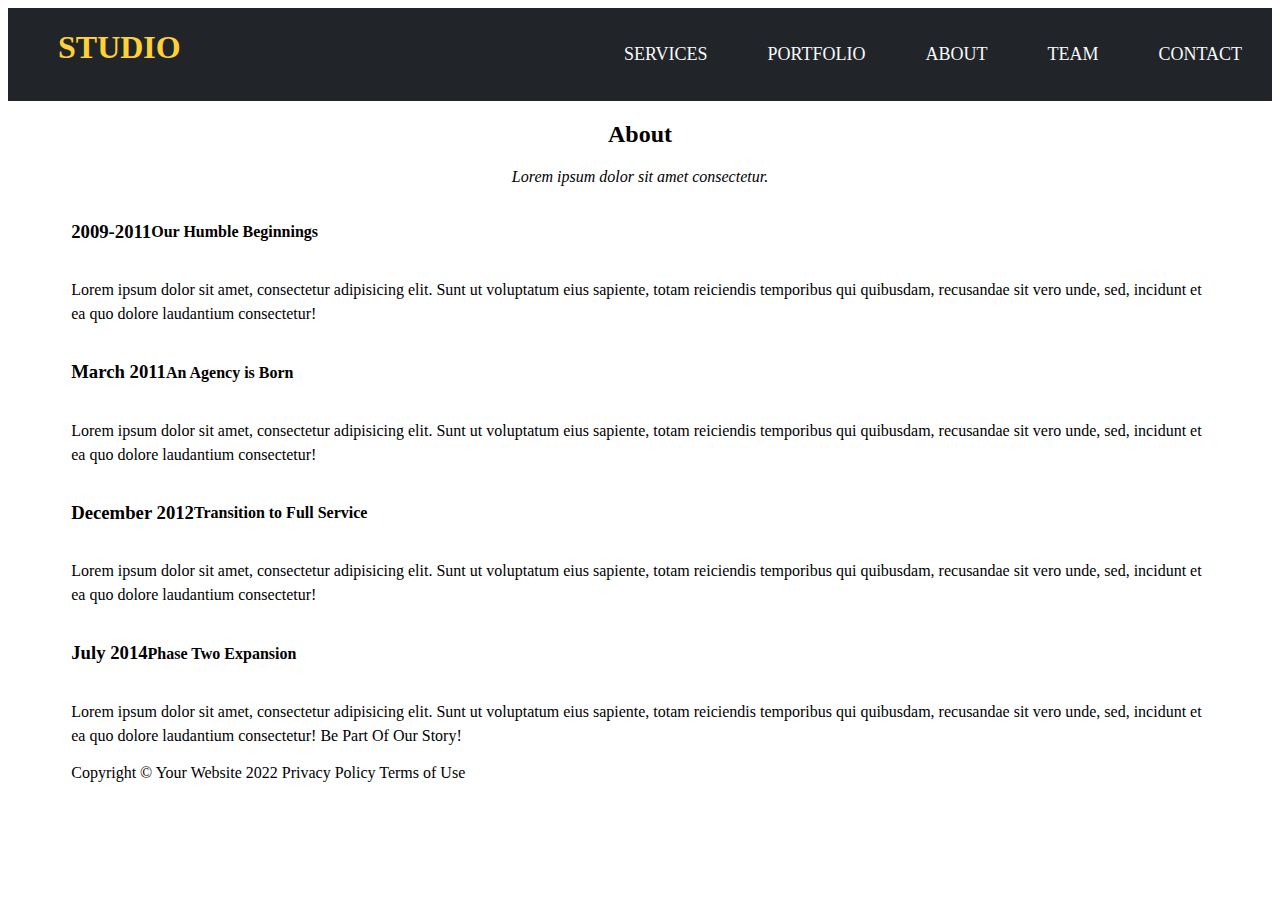
==== about.html @ 24d38eb0 "<first-setup>" ====
<!doctype html>
<html lang=en>
<head>
<meta charset="utf-8">
<title>Studio Website</title>
<link rel="stylesheet" href="css/style.css">
</head>

<body>


<header>
<h1>Studio</h1>
 <nav>
	 <ul>
		<li><a href="index.html">SERVICES</a></li>
		<li><a href="portfolio.html">PORTFOLIO</a></li>
		<li><a href="about.html">ABOUT</a></li>
		<li><a href="team.html">TEAM</a></li>
		<li><a href="contact.html">CONTACT</a></li>
	</ul>
</nav>
</header>


<body>

<h2>About</h2>
<p class=italic>Lorem ipsum dolor sit amet consectetur.</p>


	<section>
<h3>2009-2011</h3>
<h4>Our Humble Beginnings</h4>
<p>Lorem ipsum dolor sit amet, consectetur adipisicing elit. Sunt ut voluptatum eius sapiente, totam reiciendis temporibus qui quibusdam, recusandae sit vero unde, sed, incidunt et ea quo dolore laudantium consectetur!
</p>
	</section>
	<section>
<h3>March 2011</h3>
<h4>An Agency is Born</h4>
<p>Lorem ipsum dolor sit amet, consectetur adipisicing elit. Sunt ut voluptatum eius sapiente, totam reiciendis temporibus qui quibusdam, recusandae sit vero unde, sed, incidunt et ea quo dolore laudantium consectetur!
</p>
 </section>
	<section>
<h3>December 2012</h3>
<h4>Transition to Full Service</h4>
<p>Lorem ipsum dolor sit amet, consectetur adipisicing elit. Sunt ut voluptatum eius sapiente, totam reiciendis temporibus qui quibusdam, recusandae sit vero unde, sed, incidunt et ea quo dolore laudantium consectetur!</p>
	</section>
	<section>
<h3>July 2014</h3>
<h4>Phase Two Expansion</h4>
<p>Lorem ipsum dolor sit amet, consectetur adipisicing elit. Sunt ut voluptatum eius sapiente, totam reiciendis temporibus qui quibusdam, recusandae sit vero unde, sed, incidunt et ea quo dolore laudantium consectetur!
Be Part Of Our Story!</p>
 </section>


<footer>
Copyright © Your Website 2022
Privacy Policy Terms of Use
</footer>

</body>
</html>
---- css/style.css ----
@charset "utf-8";





header {
  background-color: #212529;
  display: flex;
  justify-content: space-between;
}


header h1 {
  text-transform:uppercase;
  color:#fed136;
  padding-left: 50px;
}



nav ul {
	list-style-type:none;
  display:block;
	display:flex;
  justify-content: space-between;
}

nav a {
	text-decoration:none;
  text-transform:uppercase;
	color:#f8f9fa;
	font-size:18px;
	padding-top:20px;
	padding-bottom:20px;
  display:block;
	padding-left:30px;
	padding-right:30px;
}
nav a:hover {
	background-color:#fed136;
	color:#f8f9fa;
}

main {
  min-height:768px;
  background-image:url(../images/header-bg.jpg);
  background-size:cover;
  text-align: center;
}



main h2 {
  color:white;
  font-size: 24px;
  padding-top:100px;

}
main p {
  color:white;
  font-size:36px;
}

main button {
  background-color:gold;
  border:none;
  color:white;
  padding:20px 32px;
  text-align:center;
  diplay:block;
  font-size: 16px;
}


 section {
   max-width:1296px;
   width:90%;
   margin-left: auto;
   margin-right: auto;
   display:flex;
   flex-wrap: wrap;
 }
 section div {
    flex:1;
    text-align: center;
    padding:10px;
  }


 section h2 {
   display:block;
   width:100%;
   text-align: center;
   padding-top:30px;
 }

 .italic {
   width:100%;
   font-style:italic;
   text-align: center;
 }

 section p {
   line-height: 1.5;
 }

 footer {
   max-width:1296px;
   width:90%;
   margin-left: auto;
   margin-right: auto;

   display:flex;
   flex-wrap: wrap;
   justify-content: space-between;
   align-items: center;
 }
 footer p {
   flex:1
   text-align:center;
 }

 h2 {
   text-align: center;
 }
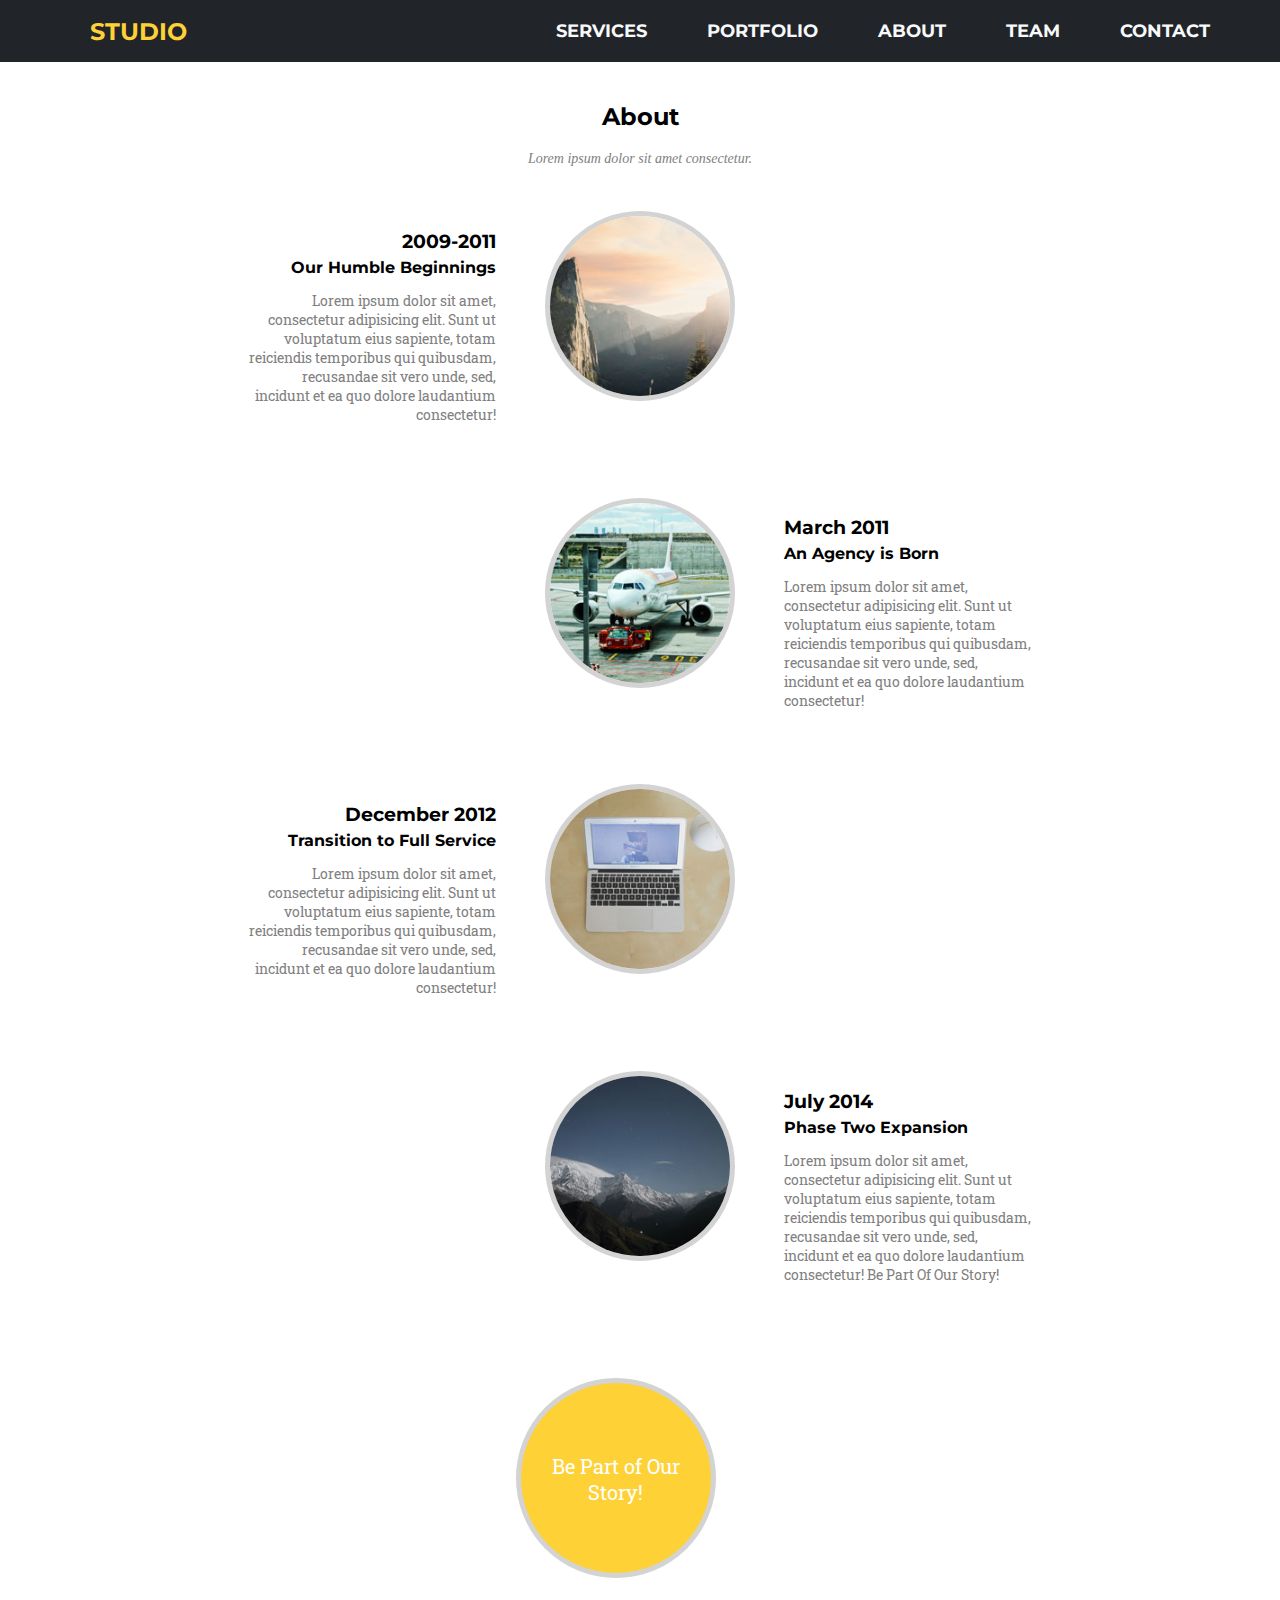
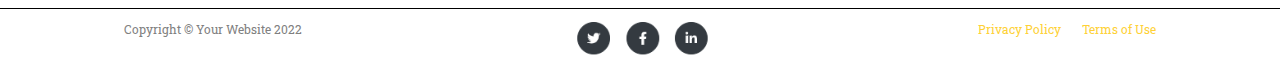
==== commit cbdedfea: "all pages setup" ====
--- a/about.html
+++ b/about.html
@@ -3,6 +3,8 @@
 <head>
 <meta charset="utf-8">
 <title>Studio Website</title>
+<link href="https://fonts.googleapis.com/css2?family=Montserrat" rel="stylesheet">
+<link href="https://fonts.googleapis.com/css2?family=Montserrat:wght@100&family=Roboto+Slab" rel="stylesheet">
 <link rel="stylesheet" href="css/style.css">
 </head>
 
@@ -23,40 +25,85 @@
 </header>
 
 
-<body>
+
+
+<div id="about">
 
 <h2>About</h2>
 <p class=italic>Lorem ipsum dolor sit amet consectetur.</p>
 
+<section class="left">
+    <div>
+        <h3>2009-2011</h3>
+        <h4>Our Humble Beginnings</h4>
+        <p>Lorem ipsum dolor sit amet, consectetur adipisicing elit. Sunt ut voluptatum eius sapiente, totam reiciendis temporibus qui quibusdam, recusandae sit vero unde, sed, incidunt et ea quo dolore laudantium consectetur!</p>
+    </div>
+    <div>
+        <img src="images/about/1.jpg" alt="2009-2011">
+    </div>
+    <div>
+    </div>
+</section>
 
-	<section>
-<h3>2009-2011</h3>
-<h4>Our Humble Beginnings</h4>
-<p>Lorem ipsum dolor sit amet, consectetur adipisicing elit. Sunt ut voluptatum eius sapiente, totam reiciendis temporibus qui quibusdam, recusandae sit vero unde, sed, incidunt et ea quo dolore laudantium consectetur!
-</p>
-	</section>
-	<section>
+<section class="right">
+  <div>
+  </div>
+  <div>
+      <img src="images/about/2.jpg" alt="March 2011">
+  </div>
+	<div>
 <h3>March 2011</h3>
 <h4>An Agency is Born</h4>
 <p>Lorem ipsum dolor sit amet, consectetur adipisicing elit. Sunt ut voluptatum eius sapiente, totam reiciendis temporibus qui quibusdam, recusandae sit vero unde, sed, incidunt et ea quo dolore laudantium consectetur!
 </p>
- </section>
-	<section>
+ </div>
+</section>
+
+<section class="left">
+	<div>
 <h3>December 2012</h3>
 <h4>Transition to Full Service</h4>
 <p>Lorem ipsum dolor sit amet, consectetur adipisicing elit. Sunt ut voluptatum eius sapiente, totam reiciendis temporibus qui quibusdam, recusandae sit vero unde, sed, incidunt et ea quo dolore laudantium consectetur!</p>
-	</section>
-	<section>
+	</div>
+  <div>
+      <img src="images/about/3.jpg" alt="December 2012">
+  </div>
+  <div>
+  </div>
+</section>
+<section class="right">
+  <div>
+  </div>
+  <div>
+       <img src="images/about/4.jpg" alt="July 2014">
+  </div>
+	<div>
 <h3>July 2014</h3>
 <h4>Phase Two Expansion</h4>
 <p>Lorem ipsum dolor sit amet, consectetur adipisicing elit. Sunt ut voluptatum eius sapiente, totam reiciendis temporibus qui quibusdam, recusandae sit vero unde, sed, incidunt et ea quo dolore laudantium consectetur!
 Be Part Of Our Story!</p>
- </section>
+ </div>
+</section>
+<section>
+<div></div>
+<div>
+<div class="circle">
+
+<p>Be Part of Our Story!</p>
+</div>
+</div>
+<div></div>
 
 
+
+</section>
+
+</div>
+
 <footer>
-Copyright © Your Website 2022
-Privacy Policy Terms of Use
+<div><p>Copyright © Your Website 2022</p></div>
+<div><img src="images/social-icons.png" alt="social" style="width:150px;"></div>
+<div><p id="terms">Privacy Policy  &nbsp; &nbsp; &nbsp; Terms of Use</p></div>
 </footer>
 
 </body>
--- a/css/style.css
+++ b/css/style.css
@@ -1,29 +1,57 @@
 @charset "utf-8";
 
-
-
-
+body {
+  margin:0;
+}
+
+/*font*/
+h1,h2,h3,h4,nav {
+  font-family: 'Montserrat', sans-serif;
+  font-weight: bold;
+  text-align: center;
+}
+
+h1 {
+  text-transform:uppercase;
+  color:#fed136;
+  font-size:24px;
+  vertical-align: middle;
+  padding-left: 50px;
+  font-weight:bolder;
+}
+
+h2 {
+  padding-top: 20px;
+}
+
+p {
+  font-family: 'Roboto Slab', serif;
+  color:grey;
+  font-size: 14px;
+  text-align: center;
+}
+
+
+
+/*header*/
 
 header {
   background-color: #212529;
   display: flex;
   justify-content: space-between;
-}
-
-
-header h1 {
-  text-transform:uppercase;
-  color:#fed136;
-  padding-left: 50px;
-}
-
-
+  min-height:;
+  margin-bottom: ;
+  padding-left: 40px;
+  padding-right: 40px;
+  align-items: center;
+}
 
 nav ul {
 	list-style-type:none;
   display:block;
 	display:flex;
   justify-content: space-between;
+  margin:0;
 }
 
 nav a {
@@ -36,91 +64,217 @@
   display:block;
 	padding-left:30px;
 	padding-right:30px;
+
 }
 nav a:hover {
 	background-color:#fed136;
 	color:#f8f9fa;
 }
 
-main {
+/*services*/
+
+#home {
   min-height:768px;
   background-image:url(../images/header-bg.jpg);
   background-size:cover;
   text-align: center;
 }
 
-
-
-main h2 {
-  color:white;
-  font-size: 24px;
-  padding-top:100px;
-
-}
-main p {
+#home h2 {
+  color:white;
+  font-size: 48px;
+  font-weight:bolder;
+  font-family
+}
+
+#home p {
   color:white;
   font-size:36px;
-}
-
-main button {
+  padding-top: 150px;
+}
+
+
+/*common*/
+button {
   background-color:gold;
   border:none;
   color:white;
   padding:20px 32px;
   text-align:center;
-  diplay:block;
   font-size: 16px;
+  border-radius: 5px;
+  margin:20px;
 }
 
 
  section {
    max-width:1296px;
    width:90%;
-   margin-left: auto;
-   margin-right: auto;
+   margin: 10px auto 20px auto;
    display:flex;
    flex-wrap: wrap;
+
  }
  section div {
     flex:1;
     text-align: center;
-    padding:10px;
+    margin-top: 20px;
+    padding:20px;
   }
-
 
  section h2 {
    display:block;
    width:100%;
    text-align: center;
-   padding-top:30px;
- }
+ }
+
+  section p {
+    text-align: center;
+  }
 
  .italic {
    width:100%;
    font-style:italic;
+   font-family: serif;
    text-align: center;
  }
 
- section p {
-   line-height: 1.5;
- }
-
+
+
+/*about*/
+#about {
+  width:70%;
+  margin-left: auto;
+  margin-right: auto;
+}
+#about div {
+  padding:10px;
+}
+
+#about img {
+  width:180px;
+  border-radius:50%;
+  border-style: solid;
+  border-color: lightgrey;
+  border-width: thick;
+}
+
+.left h3 {
+  text-align: right;
+  margin-bottom: 5px;
+}
+
+.left h4 {
+  text-align: right;
+  margin-top: 0;
+  margin-bottom: 5px;
+}
+
+.left p {
+  text-align: right;
+}
+
+.right h3 {
+  text-align: left;
+  margin-bottom: 5px;
+}
+.right h4 {
+  text-align: left;
+  margin-top: 0;
+  margin-bottom: 5px;
+}
+
+.right p {
+  text-align: left;
+}
+.circle {
+  background-color: #fed136;
+  width: 170px;
+  height: 170px;
+  border-radius:50%;
+  border-style: solid;
+  border-color: lightgrey;
+  border-width: thick;
+}
+
+.circle p {
+  color:white;
+  font-size: 20px;
+  padding-top: 40px;
+
+}
+
+
+
+/*team*/
+.profile {
+  border-radius:50%;
+  border-style: solid;
+  border-color: lightgrey;
+  border-width: thick;
+}
+
+/*contct*/
+#contact {
+  background-color: #212529;
+  background-image:url(../images/map-image.png);
+  background-size:cover;
+  text-align: center;
+  padding-bottom: 50px;
+  margin-bottom: 0;
+}
+#contact h2 {
+  color: white;
+  font-size: 32px;
+  margin-bottom: 0;
+}
+
+#contact section {
+  width:1000px;
+  margin: 20px auto 20px auto;
+  display=flex;
+  flex-wrap: wrap;
+}
+
+form {
+  flex:1;
+}
+
+
+.info {
+  width:450px;
+  height:50px;
+  margin:10px;
+  border-radius: 5px;
+
+}
+
+.message {
+  width:450px;
+  height:200px;
+  margin: 10px;
+    border-radius: 5px;
+}
+
+
+
+/*footer*/
  footer {
+   border-top-style: solid;
+   border-width: thin;
    max-width:1296px;
-   width:90%;
-   margin-left: auto;
-   margin-right: auto;
-
    display:flex;
    flex-wrap: wrap;
-   justify-content: space-between;
-   align-items: center;
- }
- footer p {
+   text-align: center;
+
+ }
+
+footer div {
    flex:1
-   text-align:center;
- }
-
- h2 {
-   text-align: center;
- }
+}
+footer p {
+  font-size: 12px;
+}
+ #terms {
+   color:#fed136;
+ }
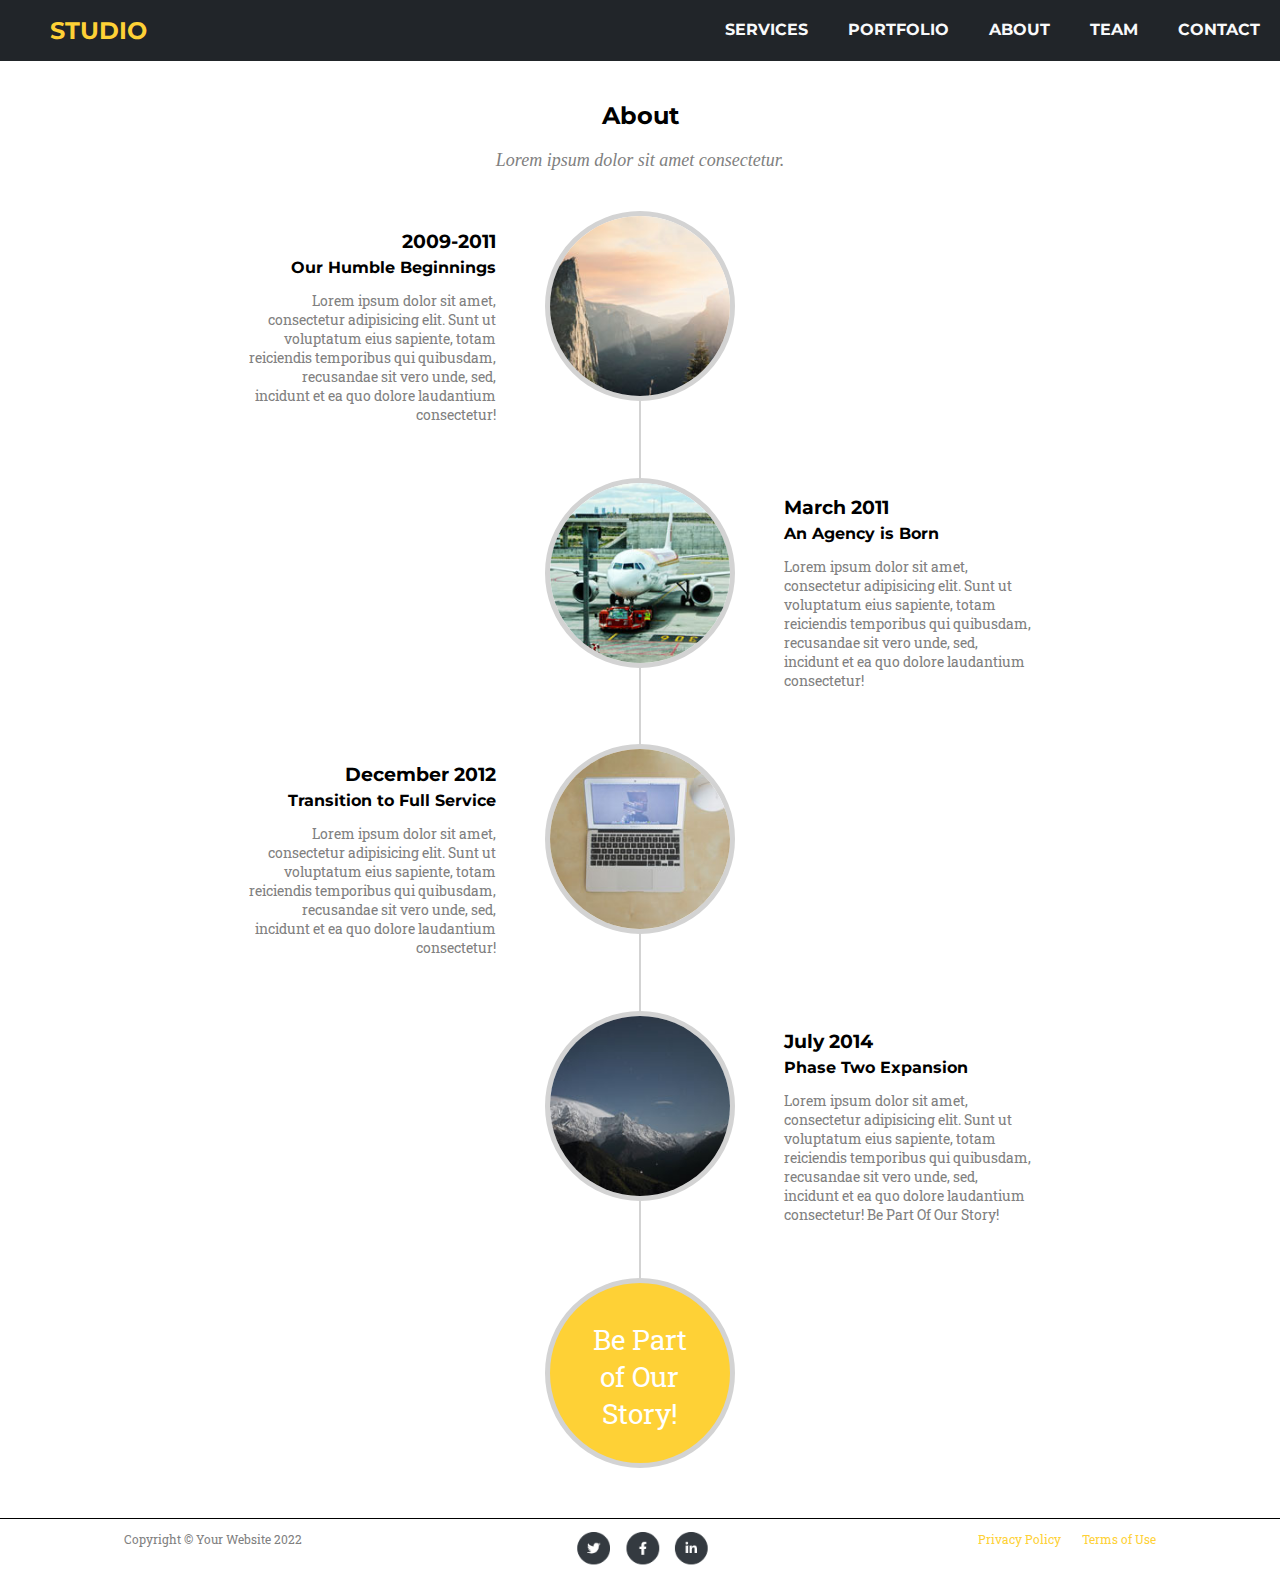
==== commit 6a62efdc: "almost done" ====
--- a/about.html
+++ b/about.html
@@ -2,7 +2,7 @@
 <html lang=en>
 <head>
 <meta charset="utf-8">
-<title>Studio Website</title>
+<title>About</title>
 <link href="https://fonts.googleapis.com/css2?family=Montserrat" rel="stylesheet">
 <link href="https://fonts.googleapis.com/css2?family=Montserrat:wght@100&family=Roboto+Slab" rel="stylesheet">
 <link rel="stylesheet" href="css/style.css">
@@ -27,10 +27,13 @@
 
 
 
-<div id="about">
 
 <h2>About</h2>
 <p class=italic>Lorem ipsum dolor sit amet consectetur.</p>
+
+<div id="about">
+
+
 
 <section class="left">
     <div>
@@ -84,12 +87,13 @@
 Be Part Of Our Story!</p>
  </div>
 </section>
+
 <section>
 <div></div>
-<div>
-<div class="circle">
+<div style="padding-bottom: 0;">
+<div id="circle">
 
-<p>Be Part of Our Story!</p>
+<p>Be Part <br>of Our <br>Story!</p>
 </div>
 </div>
 <div></div>
--- a/css/style.css
+++ b/css/style.css
@@ -38,32 +38,29 @@
 header {
   background-color: #212529;
   display: flex;
-  justify-content: space-between;
-  min-height:;
-  margin-bottom: ;
-  padding-left: 40px;
-  padding-right: 40px;
-  align-items: center;
-}
-
-nav ul {
+  justify-content:space-between;
+  padding: 5 20px;
+  position:sticky;
+  top:0;
+}
+
+header nav ul {
 	list-style-type:none;
-  display:block;
 	display:flex;
   justify-content: space-between;
   margin:0;
 }
 
-nav a {
+header nav a {
 	text-decoration:none;
   text-transform:uppercase;
 	color:#f8f9fa;
-	font-size:18px;
+	font-size:16px;
 	padding-top:20px;
 	padding-bottom:20px;
   display:block;
-	padding-left:30px;
-	padding-right:30px;
+	padding-left:20px;
+	padding-right:20px;
 
 }
 nav a:hover {
@@ -71,7 +68,7 @@
 	color:#f8f9fa;
 }
 
-/*services*/
+/*services (index)*/
 
 #home {
   min-height:768px;
@@ -91,6 +88,11 @@
   color:white;
   font-size:36px;
   padding-top: 150px;
+}
+
+.expand {
+  font-size: 20px;
+  padding: 24px 36px;
 }
 
 
@@ -108,10 +110,11 @@
 
 
  section {
-   max-width:1296px;
+
    width:90%;
    margin: 10px auto 20px auto;
    display:flex;
+   justify-content: space-between;
    flex-wrap: wrap;
 
  }
@@ -128,15 +131,13 @@
    text-align: center;
  }
 
-  section p {
-    text-align: center;
-  }
 
  .italic {
    width:100%;
    font-style:italic;
    font-family: serif;
    text-align: center;
+   font-size: 18px;
  }
 
 
@@ -144,11 +145,16 @@
 /*about*/
 #about {
   width:70%;
-  margin-left: auto;
-  margin-right: auto;
+  margin: 40px auto 20px auto;
+  background-image: linear-gradient(#D3D3D3, #D3D3D3);
+  background-size: 2px 100%;
+  background-repeat: no-repeat;
+  background-position: center;
 }
 #about div {
-  padding:10px;
+  padding:0px 10px 20px 10px;
+  margin-top: 0;
+  margin-bottom: 0;
 }
 
 #about img {
@@ -187,20 +193,22 @@
 .right p {
   text-align: left;
 }
-.circle {
+#circle {
   background-color: #fed136;
-  width: 170px;
-  height: 170px;
+  width: 160px;
+  height: 160px;
   border-radius:50%;
   border-style: solid;
   border-color: lightgrey;
   border-width: thick;
-}
-
-.circle p {
+  margin-left: auto;
+  margin-right:auto;
+}
+
+#circle p {
   color:white;
-  font-size: 20px;
-  padding-top: 40px;
+  font-size: 28px;
+  padding-top: 10px;
 
 }
 
@@ -213,6 +221,8 @@
   border-color: lightgrey;
   border-width: thick;
 }
+
+
 
 /*contct*/
 #contact {
@@ -262,10 +272,10 @@
  footer {
    border-top-style: solid;
    border-width: thin;
-   max-width:1296px;
    display:flex;
    flex-wrap: wrap;
    text-align: center;
+   margin-top:50px;
 
  }
 
@@ -278,3 +288,18 @@
  #terms {
    color:#fed136;
  }
+
+ @media screen and (max-width:640px){
+
+   header {
+     flex-direction: column;
+     position:static;
+   }
+   section {
+     flex-direction:column;
+   }
+   #about {
+     width:100%;
+     background-image: none;
+}
+}
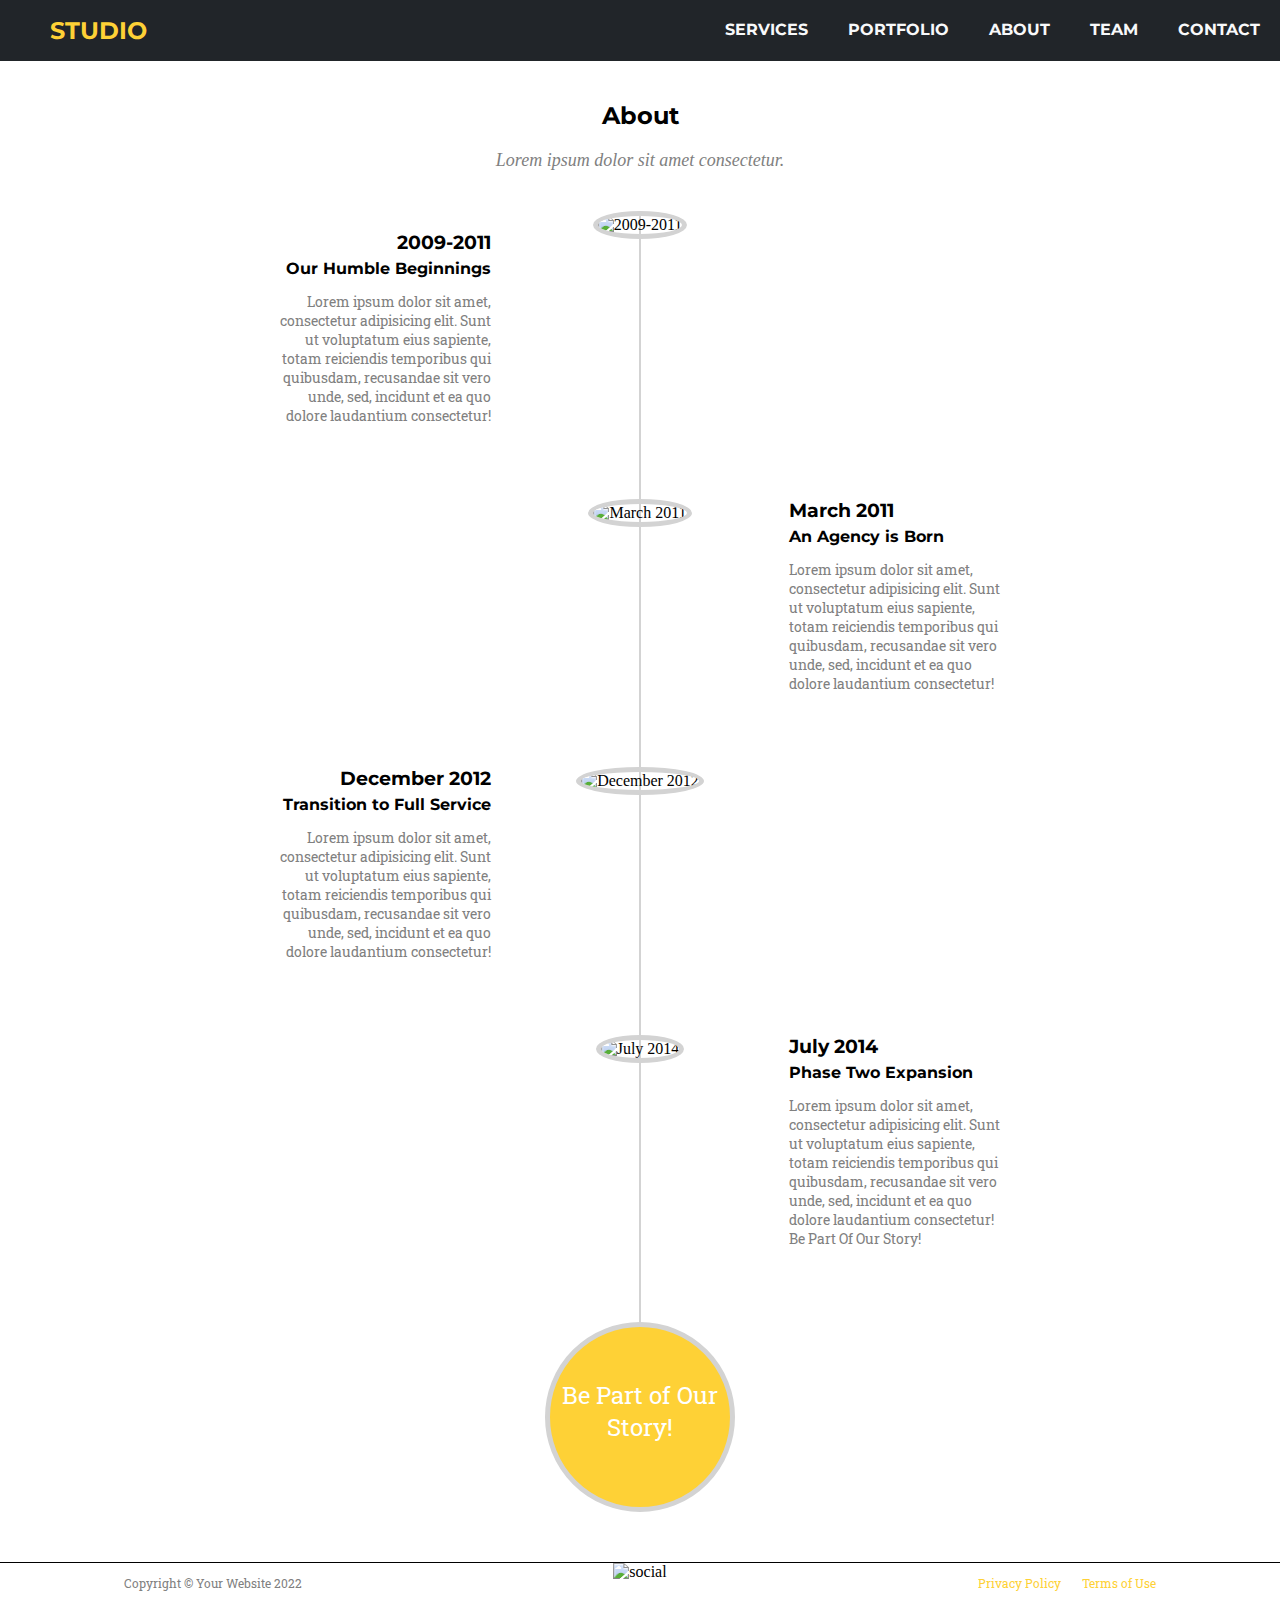
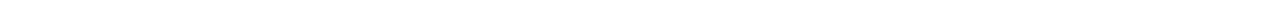
==== commit 3705fe46: "width fixed" ====
--- a/about.html
+++ b/about.html
@@ -6,6 +6,8 @@
 <link href="https://fonts.googleapis.com/css2?family=Montserrat" rel="stylesheet">
 <link href="https://fonts.googleapis.com/css2?family=Montserrat:wght@100&family=Roboto+Slab" rel="stylesheet">
 <link rel="stylesheet" href="css/style.css">
+
+
 </head>
 
 <body>
@@ -13,15 +15,15 @@
 
 <header>
 <h1>Studio</h1>
- <nav>
-	 <ul>
-		<li><a href="index.html">SERVICES</a></li>
-		<li><a href="portfolio.html">PORTFOLIO</a></li>
-		<li><a href="about.html">ABOUT</a></li>
-		<li><a href="team.html">TEAM</a></li>
-		<li><a href="contact.html">CONTACT</a></li>
-	</ul>
-</nav>
+     <nav>
+        	 <ul>
+            		<li><a href="index.html">SERVICES</a></li>
+            		<li><a href="portfolio.html">PORTFOLIO</a></li>
+            		<li><a href="about.html">ABOUT</a></li>
+            		<li><a href="team.html">TEAM</a></li>
+            		<li><a href="contact.html">CONTACT</a></li>
+        	</ul>
+    </nav>
 </header>
 
 
@@ -33,80 +35,75 @@
 
 <div id="about">
 
+    <section class="left">
+        <div>
+            <h3>2009-2011</h3>
+            <h4>Our Humble Beginnings</h4>
+            <p>Lorem ipsum dolor sit amet, consectetur adipisicing elit. Sunt ut voluptatum eius sapiente, totam reiciendis temporibus qui quibusdam, recusandae sit vero unde, sed, incidunt et ea quo dolore laudantium consectetur!</p>
+        </div>
+        <div style="padding-top:0">
+            <img src="https://fit-front-end-course.s3.amazonaws.com/images-hs/studio-website/about-1.jpg" alt="2009-2011">
+        </div>
+        <div>
+        </div>
+    </section>
 
+    <section class="right">
+      <div>
+      </div>
+      <div>
+          <img src="https://fit-front-end-course.s3.amazonaws.com/images-hs/studio-website/about-2.jpg" alt="March 2011">
+      </div>
+    	<div>
+          <h3>March 2011</h3>
+          <h4>An Agency is Born</h4>
+          <p>Lorem ipsum dolor sit amet, consectetur adipisicing elit. Sunt ut voluptatum eius sapiente, totam reiciendis temporibus qui quibusdam, recusandae sit vero unde, sed, incidunt et ea quo dolore laudantium consectetur!</p>
+      </div>
+    </section>
 
-<section class="left">
-    <div>
-        <h3>2009-2011</h3>
-        <h4>Our Humble Beginnings</h4>
-        <p>Lorem ipsum dolor sit amet, consectetur adipisicing elit. Sunt ut voluptatum eius sapiente, totam reiciendis temporibus qui quibusdam, recusandae sit vero unde, sed, incidunt et ea quo dolore laudantium consectetur!</p>
+    <section class="left">
+    	<div>
+          <h3>December 2012</h3>
+          <h4>Transition to Full Service</h4>
+          <p>Lorem ipsum dolor sit amet, consectetur adipisicing elit. Sunt ut voluptatum eius sapiente, totam reiciendis temporibus qui quibusdam, recusandae sit vero unde, sed, incidunt et ea quo dolore laudantium consectetur!</p>
+    	</div>
+      <div>
+          <img src="https://fit-front-end-course.s3.amazonaws.com/images-hs/studio-website/about-3.jpg" alt="December 2012">
+      </div>
+      <div>
+      </div>
+    </section>
+
+    <section class="right">
+      <div>
+      </div>
+      <div>
+          <img src="https://fit-front-end-course.s3.amazonaws.com/images-hs/studio-website/about-4.jpg" alt="July 2014">
+      </div>
+    	<div>
+          <h3>July 2014</h3>
+          <h4>Phase Two Expansion</h4>
+          <p>Lorem ipsum dolor sit amet, consectetur adipisicing elit. Sunt ut voluptatum eius sapiente, totam reiciendis temporibus qui quibusdam, recusandae sit vero unde, sed, incidunt et ea quo dolore laudantium consectetur!
+          Be Part Of Our Story!</p>
+     </div>
+    </section>
+
+    <section>
+    <div></div>
+    <div style="padding-bottom: 0;">
+        <span id="circle">
+            <p>Be Part of Our Story!</p>
+        </span>
     </div>
-    <div>
-        <img src="images/about/1.jpg" alt="2009-2011">
-    </div>
-    <div>
-    </div>
-</section>
+    <div></div>
 
-<section class="right">
-  <div>
-  </div>
-  <div>
-      <img src="images/about/2.jpg" alt="March 2011">
-  </div>
-	<div>
-<h3>March 2011</h3>
-<h4>An Agency is Born</h4>
-<p>Lorem ipsum dolor sit amet, consectetur adipisicing elit. Sunt ut voluptatum eius sapiente, totam reiciendis temporibus qui quibusdam, recusandae sit vero unde, sed, incidunt et ea quo dolore laudantium consectetur!
-</p>
- </div>
-</section>
-
-<section class="left">
-	<div>
-<h3>December 2012</h3>
-<h4>Transition to Full Service</h4>
-<p>Lorem ipsum dolor sit amet, consectetur adipisicing elit. Sunt ut voluptatum eius sapiente, totam reiciendis temporibus qui quibusdam, recusandae sit vero unde, sed, incidunt et ea quo dolore laudantium consectetur!</p>
-	</div>
-  <div>
-      <img src="images/about/3.jpg" alt="December 2012">
-  </div>
-  <div>
-  </div>
-</section>
-<section class="right">
-  <div>
-  </div>
-  <div>
-       <img src="images/about/4.jpg" alt="July 2014">
-  </div>
-	<div>
-<h3>July 2014</h3>
-<h4>Phase Two Expansion</h4>
-<p>Lorem ipsum dolor sit amet, consectetur adipisicing elit. Sunt ut voluptatum eius sapiente, totam reiciendis temporibus qui quibusdam, recusandae sit vero unde, sed, incidunt et ea quo dolore laudantium consectetur!
-Be Part Of Our Story!</p>
- </div>
-</section>
-
-<section>
-<div></div>
-<div style="padding-bottom: 0;">
-<div id="circle">
-
-<p>Be Part <br>of Our <br>Story!</p>
-</div>
-</div>
-<div></div>
-
-
-
-</section>
+    </section>
 
 </div>
 
 <footer>
 <div><p>Copyright © Your Website 2022</p></div>
-<div><img src="images/social-icons.png" alt="social" style="width:150px;"></div>
+<div><img src="https://fit-front-end-course.s3.amazonaws.com/images-hs/studio-website/social-icons.png" alt="social" style="width:150px;"></div>
 <div><p id="terms">Privacy Policy  &nbsp; &nbsp; &nbsp; Terms of Use</p></div>
 </footer>
 
--- a/css/style.css
+++ b/css/style.css
@@ -72,7 +72,7 @@
 
 #home {
   min-height:768px;
-  background-image:url(../images/header-bg.jpg);
+  background-image:url("https://fit-front-end-course.s3.amazonaws.com/images-hs/studio-website/header-bg.jpg");
   background-size:cover;
   text-align: center;
 }
@@ -90,14 +90,13 @@
   padding-top: 150px;
 }
 
-.expand {
-  font-size: 20px;
-  padding: 24px 36px;
-}
+
 
 
 /*common*/
-button {
+
+
+.button {
   background-color:gold;
   border:none;
   color:white;
@@ -106,6 +105,7 @@
   font-size: 16px;
   border-radius: 5px;
   margin:20px;
+  cursor: pointer;
 }
 
 
@@ -114,7 +114,7 @@
    width:90%;
    margin: 10px auto 20px auto;
    display:flex;
-   justify-content: space-between;
+   justify-content: center;
    flex-wrap: wrap;
 
  }
@@ -142,19 +142,21 @@
 
 
 
+
 /*about*/
 #about {
-  width:70%;
-  margin: 40px auto 20px auto;
+  width:860px;
+  margin: 40px auto 40px auto;
   background-image: linear-gradient(#D3D3D3, #D3D3D3);
   background-size: 2px 100%;
   background-repeat: no-repeat;
-  background-position: center;
+  background-position: center center;
 }
 #about div {
-  padding:0px 10px 20px 10px;
-  margin-top: 0;
-  margin-bottom: 0;
+  padding:20px;
+  margin: 0px auto 0px auto;
+  align-items: center;
+
 }
 
 #about img {
@@ -167,6 +169,7 @@
 
 .left h3 {
   text-align: right;
+  margin-top: 0px;
   margin-bottom: 5px;
 }
 
@@ -182,6 +185,7 @@
 
 .right h3 {
   text-align: left;
+  margin-top: 0px;
   margin-bottom: 5px;
 }
 .right h4 {
@@ -194,22 +198,24 @@
   text-align: left;
 }
 #circle {
+  display:block;
   background-color: #fed136;
-  width: 160px;
-  height: 160px;
+  width: 180px;
+  height: 180px;
   border-radius:50%;
   border-style: solid;
   border-color: lightgrey;
   border-width: thick;
   margin-left: auto;
-  margin-right:auto;
+  margin-right: auto;
+
 }
 
 #circle p {
   color:white;
-  font-size: 28px;
-  padding-top: 10px;
-
+  font-size: 24px;
+  text-align: center;
+  padding-top:28px;
 }
 
 
@@ -227,10 +233,9 @@
 /*contct*/
 #contact {
   background-color: #212529;
-  background-image:url(../images/map-image.png);
+  background-image:url("https://fit-front-end-course.s3.amazonaws.com/images-hs/studio-website/map-image.png");
   background-size:cover;
   text-align: center;
-  padding-bottom: 50px;
   margin-bottom: 0;
 }
 #contact h2 {
@@ -239,37 +244,38 @@
   margin-bottom: 0;
 }
 
-#contact section {
-  width:1000px;
-  margin: 20px auto 20px auto;
-  display=flex;
+form {
+  width:900px;
+  margin: 30px auto 30px auto;
+  display:flex;
   flex-wrap: wrap;
 }
 
-form {
+form div {
   flex:1;
 }
 
 
-.info {
-  width:450px;
+#info input {
+  width:400px;
   height:50px;
   margin:10px;
   border-radius: 5px;
 
 }
 
-.message {
-  width:450px;
+#message input {
+  width:400px;
   height:200px;
   margin: 10px;
-    border-radius: 5px;
+  border-radius: 5px;
 }
 
 
 
 /*footer*/
  footer {
+   max-height:100px;
    border-top-style: solid;
    border-width: thin;
    display:flex;
@@ -289,17 +295,24 @@
    color:#fed136;
  }
 
- @media screen and (max-width:640px){
+ @media screen and (max-width:850px){
 
    header {
      flex-direction: column;
      position:static;
    }
+   header nav ul {
+     justify-content: center;
+   }
    section {
      flex-direction:column;
    }
    #about {
      width:100%;
      background-image: none;
-}
-}
+   }
+   form {
+     width:90%;
+     flex-direction:column;
+   }
+}
